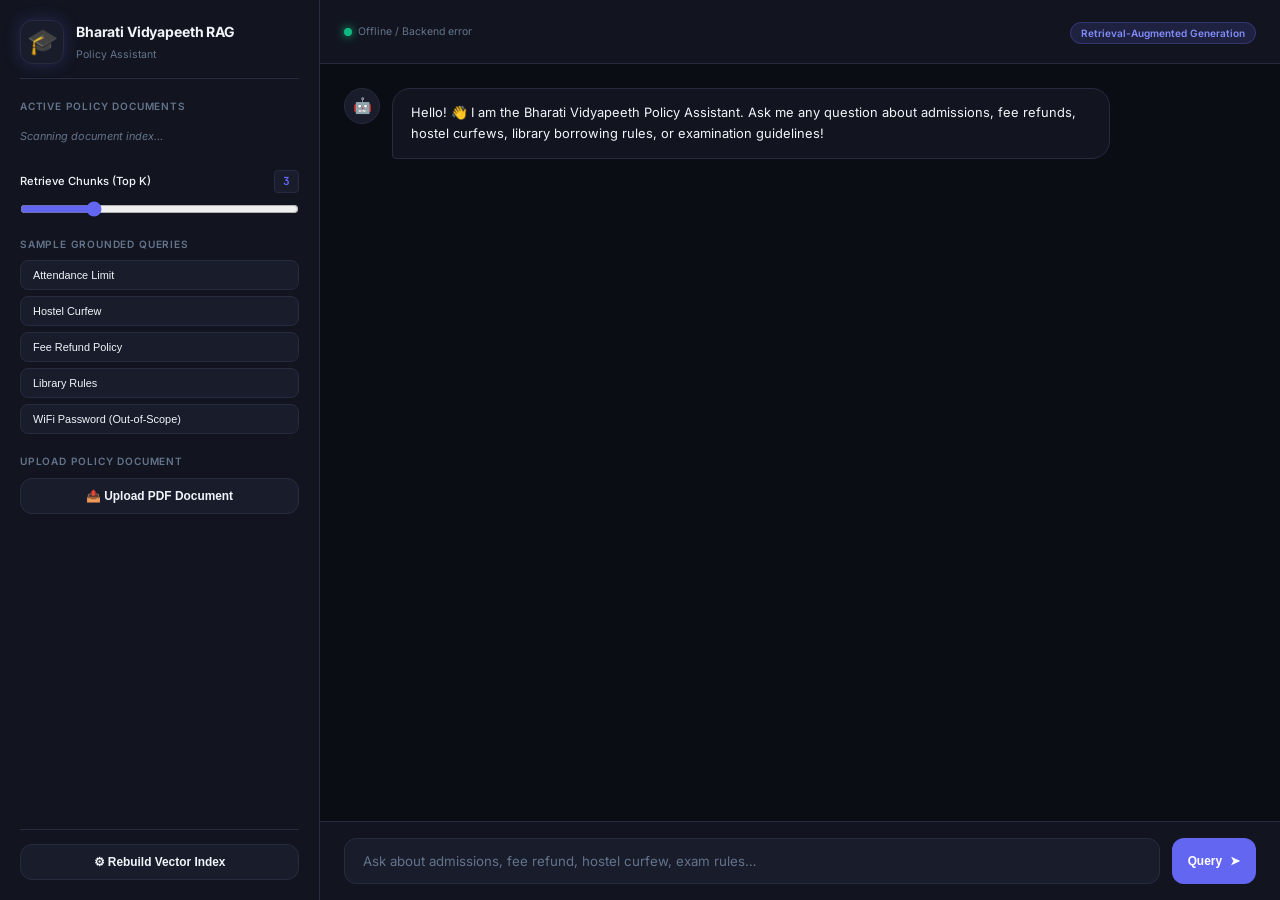
==== project-2-rag-pipeline/frontend/index.html @ 4e331e2b "Initial commit" ====
<!DOCTYPE html>
<html lang="en">
<head>
  <meta charset="UTF-8" />
  <meta name="viewport" content="width=device-width, initial-scale=1.0" />
  <meta name="description" content="Bharati Vidyapeeth RAG — Ask questions about college policies and get grounded answers with source citations." />
  <title>Bharati Vidyapeeth Policy RAG Assistant</title>
  <!-- Google Fonts: Inter & JetBrains Mono -->
  <link rel="preconnect" href="https://fonts.googleapis.com" />
  <link rel="preconnect" href="https://fonts.gstatic.com" crossorigin />
  <link href="https://fonts.googleapis.com/css2?family=Inter:wght@400;500;600;700&family=JetBrains+Mono:wght@400;500&display=swap" rel="stylesheet" />
  <link rel="stylesheet" href="style.css" />
</head>
<body>

  <div class="app-container">

    <!-- Sidebar -->
    <aside class="sidebar">
      <div class="brand">
        <div class="brand-icon">🎓</div>
        <div class="brand-text">
          <h2>Bharati Vidyapeeth RAG</h2>
          <span>Policy Assistant</span>
        </div>
      </div>

      <div class="sidebar-section">
        <label class="section-label">Active Policy Documents</label>
        <div id="sourcesList" class="sources-list">
          <div class="source-loading">Scanning document index…</div>
        </div>
      </div>

      <div class="sidebar-section">
        <div class="slider-row">
          <span class="control-title">Retrieve Chunks (Top K)</span>
          <span id="topKValue" class="control-value">3</span>
        </div>
        <input type="range" id="topKSlider" min="2" max="6" value="3" class="slider-input" />
      </div>

      <div class="sidebar-section">
        <label class="section-label">Sample Grounded Queries</label>
        <div class="suggestions-list">
          <button class="suggestion-chip" data-msg="What is the minimum attendance required for examinations?">Attendance Limit</button>
          <button class="suggestion-chip" data-msg="What are the curfew timings for the hostel?">Hostel Curfew</button>
          <button class="suggestion-chip" data-msg="What is the fee refund policy on admission cancellation?">Fee Refund Policy</button>
          <button class="suggestion-chip" data-msg="What are the library borrowing rules for students?">Library Rules</button>
          <button class="suggestion-chip" data-msg="What is the campus WiFi password?">WiFi Password (Out-of-Scope)</button>
        </div>
      </div>

      <div class="sidebar-section">
        <label class="section-label">Upload Policy Document</label>
        <input type="file" id="docUploadInput" accept=".pdf" style="display: none;" />
        <button id="btnUploadTrigger" class="btn btn-secondary">
          <span>📤 Upload PDF Document</span>
        </button>
      </div>

      <div class="sidebar-footer">
        <button id="btn-ingest" class="btn btn-secondary">
          <span>⚙ Rebuild Vector Index</span>
        </button>
      </div>
    </aside>

    <!-- Main Viewport -->
    <main class="chat-viewport">
      <header class="chat-header">
        <div class="status-badge">
          <span class="status-dot"></span>
          <span id="healthCount">Syncing vector store…</span>
        </div>
        <div class="header-actions">
          <span class="badge">Retrieval-Augmented Generation</span>
        </div>
      </header>

      <div class="chat-body">
        <!-- Message Stream -->
        <section class="messages-container" id="chat-window" aria-live="polite" aria-label="Conversation">
          <!-- Welcome Card -->
          <div class="welcome-card" id="welcomeCard">
            <div class="welcome-icon">💬</div>
            <p>Ask questions about admissions, fee refunds, examination rules, library borrowing, or hostel curfews.</p>
            <div class="capabilities-grid">
              <div class="cap-card">
                <h3>Local Vector Store</h3>
                <p>Stores document embeddings in persistent ChromaDB.</p>
              </div>
              <div class="cap-card">
                <h3>Strict Grounding</h3>
                <p>Answers are generated based ONLY on retrieved facts.</p>
              </div>
              <div class="cap-card">
                <h3>Source Citations</h3>
                <p>Highlights exact files and chunk indices used.</p>
              </div>
            </div>
          </div>
        </section>

        <!-- Right Drawer / Sources panel -->
        <aside class="sources-panel" id="sources-panel" hidden>
          <h2>📎 Retrieved Chunks</h2>
          <ul id="sources-list"></ul>
        </aside>
      </div>

      <!-- Typing Indicator -->
      <div class="typing-indicator hidden" id="typingIndicator">
        <div class="dots">
          <span></span><span></span><span></span>
        </div>
        <span class="typing-text">Embedding query & retrieving policies…</span>
      </div>

      <!-- Input Area -->
      <footer class="chat-input-area">
        <form id="query-form" autocomplete="off">
          <input
            id="query-input"
            type="text"
            placeholder="Ask about admissions, fee refund, hostel curfew, exam rules…"
            aria-label="Your question"
            required
          />
          <button type="submit" id="btn-send" class="btn btn-primary" aria-label="Send question">
            <span>Query</span>
            <span class="send-icon">➤</span>
          </button>
        </form>
      </footer>

    </main>

    <!-- Toast notifications -->
    <div id="toast" class="toast" role="alert" aria-live="assertive" hidden></div>

  </div>

  <script src="app.js"></script>
</body>
</html>
---- project-2-rag-pipeline/frontend/style.css ----
/* ─── Reset & Design Tokens ─────────────────────────────────────────────────── */
*, *::before, *::after { box-sizing: border-box; margin: 0; padding: 0; }

:root {
  --bg:           #0b0d14;
  --surface-main: #121520;
  --surface-card: #181c2b;
  --surface-hover:#202538;
  --border:       #262b40;
  --border-light: #2e344e;
  
  --accent:       #6366f1;
  --accent-hover: #4f46e5;
  --accent-glow:  rgba(99, 102, 241, 0.25);
  
  --text-main:    #f1f5f9;
  --text-muted:   #818cf8;
  --text-dim:     #64748b;
  
  --success:      #10b981;
  --danger:       #ef4444;
  --warning:      #f59e0b;
  
  --radius-sm:    8px;
  --radius-md:    12px;
  --radius-lg:    18px;
  --font-sans:    'Inter', system-ui, -apple-system, sans-serif;
  --font-mono:    'JetBrains Mono', monospace;
}

html, body {
  height: 100%;
  background: var(--bg);
  color: var(--text-main);
  font-family: var(--font-sans);
  font-size: 14px;
  line-height: 1.5;
  overflow: hidden;
}

/* ─── App Container Layout ───────────────────────────────────────────────────── */
.app-container {
  display: flex;
  height: 100vh;
  width: 100vw;
  overflow: hidden;
}

/* ─── Sidebar ────────────────────────────────────────────────────────────────── */
.sidebar {
  width: 320px;
  flex-shrink: 0;
  background: var(--surface-main);
  border-right: 1px solid var(--border);
  display: flex;
  flex-direction: column;
  padding: 20px;
  gap: 20px;
  overflow-y: auto;
}

.brand {
  display: flex;
  align-items: center;
  gap: 12px;
  padding-bottom: 14px;
  border-bottom: 1px solid var(--border);
}

.brand-icon {
  font-size: 1.8rem;
  background: var(--surface-card);
  border: 1px solid var(--border);
  width: 44px;
  height: 44px;
  border-radius: var(--radius-md);
  display: grid;
  place-items: center;
  box-shadow: 0 0 16px var(--accent-glow);
}

.brand-text h2 {
  font-size: 1rem;
  font-weight: 700;
  letter-spacing: -0.01em;
  color: var(--text-main);
}

.brand-text span {
  font-size: 0.75rem;
  color: var(--text-dim);
}

.sidebar-section {
  display: flex;
  flex-direction: column;
  gap: 8px;
}

.section-label {
  font-size: 0.72rem;
  font-weight: 600;
  text-transform: uppercase;
  letter-spacing: 0.08em;
  color: var(--text-dim);
}

/* Sources List in Sidebar */
.sources-list {
  display: flex;
  flex-direction: column;
  gap: 6px;
}

.source-item {
  display: flex;
  align-items: center;
  justify-content: space-between;
  background: var(--surface-card);
  border: 1px solid var(--border);
  border-radius: var(--radius-sm);
  padding: 8px 12px;
  font-size: 0.8rem;
  color: var(--text-main);
}

.source-item .doc-icon { margin-right: 6px; }

.source-item .doc-badge {
  font-size: 0.68rem;
  font-family: var(--font-mono);
  background: rgba(99, 102, 241, 0.15);
  color: var(--text-muted);
  padding: 2px 6px;
  border-radius: 4px;
  border: 1px solid rgba(99, 102, 241, 0.3);
}

.source-loading {
  font-size: 0.78rem;
  color: var(--text-dim);
  font-style: italic;
  padding: 6px 0;
}

/* Slider */
.slider-row {
  display: flex;
  justify-content: space-between;
  align-items: center;
  font-size: 0.8rem;
}

.control-title { color: var(--text-main); font-weight: 500; }
.control-value {
  font-family: var(--font-mono);
  font-weight: 700;
  color: var(--accent);
  background: var(--surface-card);
  padding: 2px 8px;
  border-radius: 4px;
  border: 1px solid var(--border);
}

.slider-input {
  width: 100%;
  accent-color: var(--accent);
  cursor: pointer;
}

/* Suggestion Chips */
.suggestions-list {
  display: flex;
  flex-direction: column;
  gap: 6px;
}

.suggestion-chip {
  text-align: left;
  background: var(--surface-card);
  border: 1px solid var(--border);
  color: var(--text-main);
  padding: 8px 12px;
  border-radius: var(--radius-sm);
  font-size: 0.78rem;
  cursor: pointer;
  transition: all 0.2s;
}

.suggestion-chip:hover {
  background: var(--surface-hover);
  border-color: var(--accent);
  color: var(--accent);
  transform: translateX(3px);
}

.sidebar-footer {
  margin-top: auto;
  padding-top: 14px;
  border-top: 1px solid var(--border);
}

/* Buttons */
.btn {
  display: inline-flex;
  align-items: center;
  justify-content: center;
  gap: 8px;
  padding: 10px 16px;
  border-radius: var(--radius-md);
  font-size: 0.85rem;
  font-weight: 600;
  cursor: pointer;
  transition: all 0.2s;
  width: 100%;
  border: none;
}

.btn-secondary {
  background: var(--surface-card);
  border: 1px solid var(--border);
  color: var(--text-main);
}
.btn-secondary:hover {
  background: var(--surface-hover);
  border-color: var(--accent);
  color: var(--accent);
}

.btn-primary {
  background: var(--accent);
  color: #fff;
  width: auto;
}
.btn-primary:hover {
  background: var(--accent-hover);
  box-shadow: 0 0 16px var(--accent-glow);
}

/* ─── Main Viewport ──────────────────────────────────────────────────────────── */
.chat-viewport {
  flex: 1;
  display: flex;
  flex-direction: column;
  background: var(--bg);
  overflow: hidden;
}

/* Chat Header */
.chat-header {
  height: 64px;
  padding: 0 24px;
  background: var(--surface-main);
  border-bottom: 1px solid var(--border);
  display: flex;
  align-items: center;
  justify-content: space-between;
  flex-shrink: 0;
}

.header-info h1 {
  font-size: 1.05rem;
  font-weight: 700;
}

.status-badge {
  display: flex;
  align-items: center;
  gap: 6px;
  font-size: 0.75rem;
  color: var(--text-dim);
}

.status-dot {
  width: 8px;
  height: 8px;
  border-radius: 50%;
  background: var(--success);
  box-shadow: 0 0 8px var(--success);
}

.header-actions .badge {
  font-size: 0.72rem;
  font-weight: 600;
  background: rgba(99, 102, 241, 0.15);
  color: var(--text-muted);
  padding: 4px 10px;
  border-radius: 20px;
  border: 1px solid rgba(99, 102, 241, 0.3);
}

/* Chat Body (Messages + Right Drawer) */
.chat-body {
  flex: 1;
  display: flex;
  overflow: hidden;
}

.messages-container {
  flex: 1;
  overflow-y: auto;
  padding: 24px;
  display: flex;
  flex-direction: column;
  gap: 16px;
  scroll-behavior: smooth;
}

/* Welcome Card */
.welcome-card {
  max-width: 680px;
  margin: 40px auto;
  text-align: center;
  background: var(--surface-main);
  border: 1px solid var(--border);
  border-radius: var(--radius-lg);
  padding: 32px 24px;
}

.welcome-icon { font-size: 3rem; margin-bottom: 12px; }
.welcome-card h2 { font-size: 1.3rem; margin-bottom: 8px; }
.welcome-card p { color: var(--text-dim); font-size: 0.88rem; margin-bottom: 24px; }

.capabilities-grid {
  display: grid;
  grid-template-columns: repeat(3, 1fr);
  gap: 12px;
}

.cap-card {
  background: var(--surface-card);
  border: 1px solid var(--border);
  padding: 14px;
  border-radius: var(--radius-md);
  text-align: left;
}
.cap-card h3 { font-size: 0.82rem; color: var(--accent); margin-bottom: 4px; }
.cap-card p { font-size: 0.75rem; color: var(--text-dim); margin-bottom: 0; }

/* Messages Stream */
.msg {
  display: flex;
  gap: 12px;
  max-width: 84%;
  animation: fadeSlide 0.2s ease-out;
}
@keyframes fadeSlide {
  from { opacity: 0; transform: translateY(6px); }
  to   { opacity: 1; transform: translateY(0); }
}

.msg.user { align-self: flex-end; flex-direction: row-reverse; }
.msg.bot  { align-self: flex-start; }

.avatar {
  width: 36px;
  height: 36px;
  border-radius: 50%;
  display: grid;
  place-items: center;
  font-size: 1.1rem;
  flex-shrink: 0;
  background: var(--surface-card);
  border: 1px solid var(--border);
}
.msg.user .avatar { background: var(--accent); border-color: var(--accent); }

.bubble {
  padding: 14px 18px;
  border-radius: var(--radius-lg);
  border: 1px solid var(--border);
  line-height: 1.6;
  font-size: 0.92rem;
  word-break: break-word;
}
.msg.user .bubble {
  background: var(--accent);
  color: #fff;
  border-color: var(--accent);
  border-bottom-right-radius: 4px;
}
.msg.bot .bubble {
  background: var(--surface-main);
  border-bottom-left-radius: 4px;
}
.msg.declined .bubble { border-color: var(--danger); }

/* Citation Badges */
.citations-badges {
  margin-top: 12px;
  padding-top: 10px;
  border-top: 1px solid var(--border);
  display: flex;
  flex-wrap: wrap;
  gap: 6px;
}

.citation-badge {
  display: inline-flex;
  align-items: center;
  gap: 4px;
  background: var(--surface-card);
  border: 1px solid var(--border);
  color: var(--text-muted);
  font-size: 0.74rem;
  padding: 4px 10px;
  border-radius: 6px;
}
.citation-badge strong { color: var(--accent); font-weight: 600; }

/* Right Sources Drawer Panel */
.sources-panel {
  width: 320px;
  flex-shrink: 0;
  border-left: 1px solid var(--border);
  background: var(--surface-main);
  padding: 20px 16px;
  overflow-y: auto;
  display: flex;
  flex-direction: column;
  gap: 12px;
}
.sources-panel h2 {
  font-size: 0.85rem;
  font-weight: 600;
  color: var(--text-dim);
  text-transform: uppercase;
  letter-spacing: 0.06em;
}
.sources-panel[hidden] { display: none; }

#sources-list {
  list-style: none;
  display: flex;
  flex-direction: column;
  gap: 10px;
}

.source-card {
  background: var(--surface-card);
  border: 1px solid var(--border);
  border-radius: var(--radius-md);
  padding: 12px;
  font-size: 0.78rem;
  transition: border-color 0.2s;
}
.source-card:hover { border-color: var(--accent); }
.source-name { font-weight: 600; color: var(--accent); margin-bottom: 2px; }
.source-score { color: var(--text-dim); font-size: 0.72rem; margin-bottom: 6px; }
.source-excerpt { color: var(--text-main); opacity: 0.85; display: -webkit-box; -webkit-line-clamp: 4; -webkit-box-orient: vertical; overflow: hidden; }

/* Typing Indicator */
.typing-indicator {
  padding: 10px 24px;
  display: flex;
  align-items: center;
  gap: 10px;
  font-size: 0.8rem;
  color: var(--text-dim);
}
.typing-indicator.hidden { display: none; }

.dots { display: flex; gap: 4px; }
.dots span {
  width: 6px; height: 6px;
  border-radius: 50%;
  background: var(--accent);
  animation: pulse 1.2s infinite ease-in-out;
}
.dots span:nth-child(2) { animation-delay: 0.2s; }
.dots span:nth-child(3) { animation-delay: 0.4s; }
@keyframes pulse { 0%,80%,100% { opacity: 0.3; transform: scale(0.8); } 40% { opacity: 1; transform: scale(1.2); } }

/* Chat Input Bar */
.chat-input-area {
  padding: 16px 24px;
  background: var(--surface-main);
  border-top: 1px solid var(--border);
}

#query-form {
  display: flex;
  gap: 12px;
}

#query-input {
  flex: 1;
  background: var(--surface-card);
  border: 1px solid var(--border);
  color: var(--text-main);
  font-family: var(--font-sans);
  font-size: 0.95rem;
  padding: 14px 18px;
  border-radius: var(--radius-md);
  outline: none;
  transition: border-color 0.2s, box-shadow 0.2s;
}
#query-input::placeholder { color: var(--text-dim); }
#query-input:focus {
  border-color: var(--accent);
  box-shadow: 0 0 0 3px var(--accent-glow);
}

/* Toast */
.toast {
  position: fixed;
  bottom: 80px;
  left: 50%;
  transform: translateX(-50%);
  background: var(--surface-card);
  border: 1px solid var(--border);
  color: var(--text-main);
  padding: 10px 20px;
  border-radius: var(--radius-md);
  font-size: 0.85rem;
  box-shadow: 0 8px 32px rgba(0,0,0,0.5);
  z-index: 100;
}
.toast.success { border-color: var(--success); color: var(--success); }
.toast.error   { border-color: var(--danger);  color: var(--danger); }
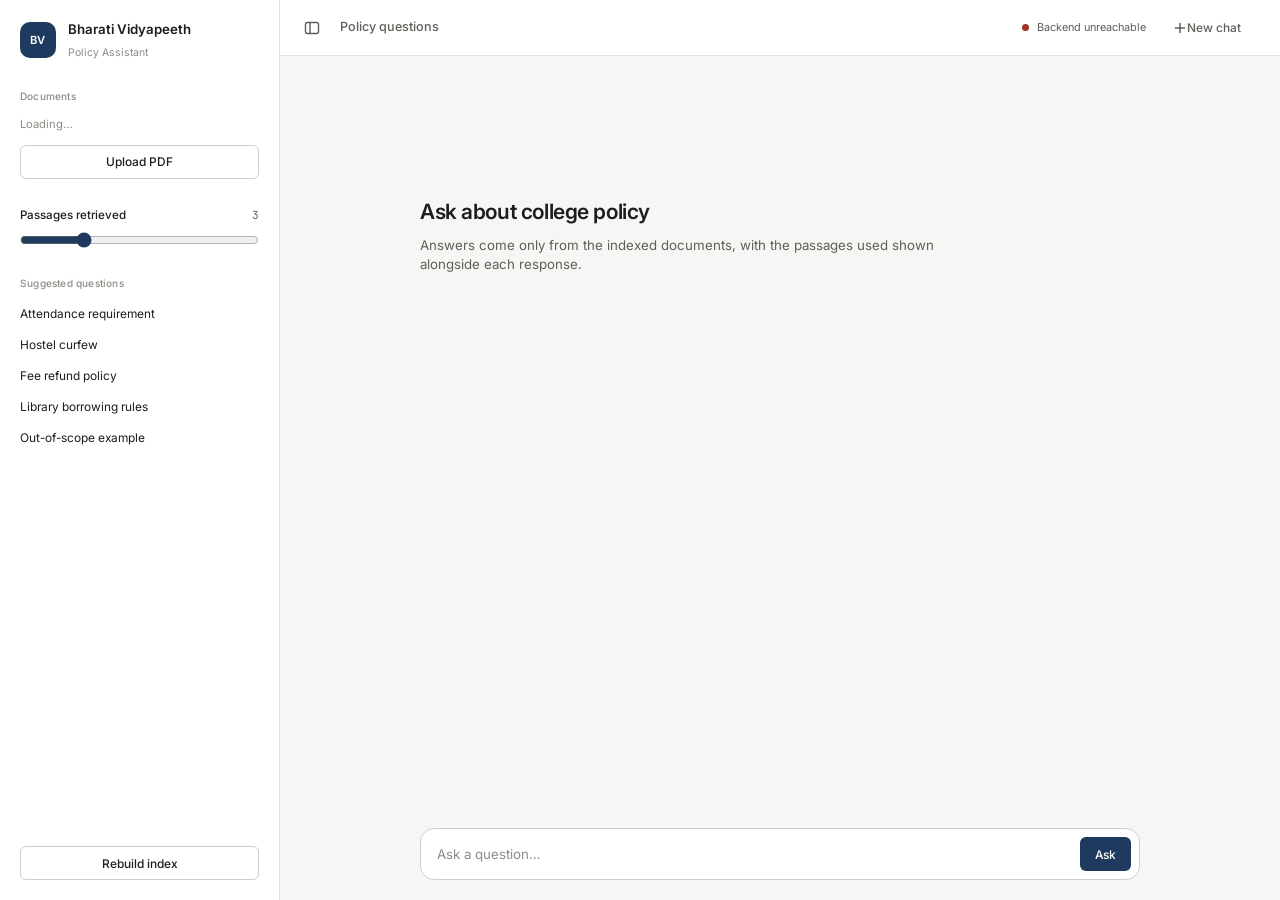
==== commit 773e8bef: "Update Project 2 frontend" ====
--- a/project-2-rag-pipeline/frontend/index.html
+++ b/project-2-rag-pipeline/frontend/index.html
@@ -3,144 +3,129 @@
 <head>
   <meta charset="UTF-8" />
   <meta name="viewport" content="width=device-width, initial-scale=1.0" />
-  <meta name="description" content="Bharati Vidyapeeth RAG — Ask questions about college policies and get grounded answers with source citations." />
-  <title>Bharati Vidyapeeth Policy RAG Assistant</title>
-  <!-- Google Fonts: Inter & JetBrains Mono -->
+  <meta name="description" content="Ask questions about Bharati Vidyapeeth policies and get answers grounded in the source documents." />
+  <title>Bharati Vidyapeeth Policy Assistant</title>
   <link rel="preconnect" href="https://fonts.googleapis.com" />
   <link rel="preconnect" href="https://fonts.gstatic.com" crossorigin />
-  <link href="https://fonts.googleapis.com/css2?family=Inter:wght@400;500;600;700&family=JetBrains+Mono:wght@400;500&display=swap" rel="stylesheet" />
-  <link rel="stylesheet" href="style.css" />
+  <link href="https://fonts.googleapis.com/css2?family=Inter:wght@400;500;600&family=JetBrains+Mono:wght@400;500&display=swap" rel="stylesheet" />
+  <link rel="stylesheet" href="style.css?v=4" />
 </head>
 <body>
 
   <div class="app-container">
 
-    <!-- Sidebar -->
-    <aside class="sidebar">
+    <aside class="sidebar" id="sidebar">
       <div class="brand">
-        <div class="brand-icon">🎓</div>
+        <div class="brand-mark">BV</div>
         <div class="brand-text">
-          <h2>Bharati Vidyapeeth RAG</h2>
+          <h2>Bharati Vidyapeeth</h2>
           <span>Policy Assistant</span>
         </div>
       </div>
 
       <div class="sidebar-section">
-        <label class="section-label">Active Policy Documents</label>
+        <span class="section-label">Documents</span>
         <div id="sourcesList" class="sources-list">
-          <div class="source-loading">Scanning document index…</div>
+          <div class="source-loading">Loading…</div>
         </div>
+        <input type="file" id="docUploadInput" accept=".pdf" hidden />
+        <button id="btnUploadTrigger" class="btn btn-secondary">Upload PDF</button>
       </div>
 
       <div class="sidebar-section">
         <div class="slider-row">
-          <span class="control-title">Retrieve Chunks (Top K)</span>
+          <label class="control-title" for="topKSlider">Passages retrieved</label>
           <span id="topKValue" class="control-value">3</span>
         </div>
         <input type="range" id="topKSlider" min="2" max="6" value="3" class="slider-input" />
       </div>
 
       <div class="sidebar-section">
-        <label class="section-label">Sample Grounded Queries</label>
+        <span class="section-label">Suggested questions</span>
         <div class="suggestions-list">
-          <button class="suggestion-chip" data-msg="What is the minimum attendance required for examinations?">Attendance Limit</button>
-          <button class="suggestion-chip" data-msg="What are the curfew timings for the hostel?">Hostel Curfew</button>
-          <button class="suggestion-chip" data-msg="What is the fee refund policy on admission cancellation?">Fee Refund Policy</button>
-          <button class="suggestion-chip" data-msg="What are the library borrowing rules for students?">Library Rules</button>
-          <button class="suggestion-chip" data-msg="What is the campus WiFi password?">WiFi Password (Out-of-Scope)</button>
+          <button class="suggestion-chip" data-msg="What is the minimum attendance required for examinations?">Attendance requirement</button>
+          <button class="suggestion-chip" data-msg="What are the curfew timings for the hostel?">Hostel curfew</button>
+          <button class="suggestion-chip" data-msg="What is the fee refund policy on admission cancellation?">Fee refund policy</button>
+          <button class="suggestion-chip" data-msg="What are the library borrowing rules for students?">Library borrowing rules</button>
+          <button class="suggestion-chip" data-msg="What is the campus WiFi password?">Out-of-scope example</button>
         </div>
       </div>
 
-      <div class="sidebar-section">
-        <label class="section-label">Upload Policy Document</label>
-        <input type="file" id="docUploadInput" accept=".pdf" style="display: none;" />
-        <button id="btnUploadTrigger" class="btn btn-secondary">
-          <span>📤 Upload PDF Document</span>
-        </button>
-      </div>
-
       <div class="sidebar-footer">
-        <button id="btn-ingest" class="btn btn-secondary">
-          <span>⚙ Rebuild Vector Index</span>
-        </button>
+        <button id="btn-ingest" class="btn btn-secondary">Rebuild index</button>
       </div>
     </aside>
 
-    <!-- Main Viewport -->
     <main class="chat-viewport">
       <header class="chat-header">
+        <button class="icon-btn" id="sidebarToggleBtn" aria-label="Toggle sidebar" title="Toggle sidebar">
+          <svg width="18" height="18" viewBox="0 0 18 18" fill="none" aria-hidden="true">
+            <rect x="2.5" y="3.5" width="13" height="11" rx="2" stroke="currentColor" stroke-width="1.4"/>
+            <path d="M7 3.5v11" stroke="currentColor" stroke-width="1.4"/>
+          </svg>
+        </button>
+        <h1 class="chat-title">Policy questions</h1>
         <div class="status-badge">
-          <span class="status-dot"></span>
-          <span id="healthCount">Syncing vector store…</span>
+          <span class="status-dot" id="statusDot"></span>
+          <span id="healthCount">Connecting…</span>
         </div>
-        <div class="header-actions">
-          <span class="badge">Retrieval-Augmented Generation</span>
-        </div>
+        <button class="btn btn-ghost" id="newChatBtn" title="Start a new chat">
+          <svg width="14" height="14" viewBox="0 0 14 14" fill="none" aria-hidden="true">
+            <path d="M7 2.5v9M2.5 7h9" stroke="currentColor" stroke-width="1.5" stroke-linecap="round"/>
+          </svg>
+          New chat
+        </button>
       </header>
 
       <div class="chat-body">
-        <!-- Message Stream -->
         <section class="messages-container" id="chat-window" aria-live="polite" aria-label="Conversation">
-          <!-- Welcome Card -->
           <div class="welcome-card" id="welcomeCard">
-            <div class="welcome-icon">💬</div>
-            <p>Ask questions about admissions, fee refunds, examination rules, library borrowing, or hostel curfews.</p>
-            <div class="capabilities-grid">
-              <div class="cap-card">
-                <h3>Local Vector Store</h3>
-                <p>Stores document embeddings in persistent ChromaDB.</p>
-              </div>
-              <div class="cap-card">
-                <h3>Strict Grounding</h3>
-                <p>Answers are generated based ONLY on retrieved facts.</p>
-              </div>
-              <div class="cap-card">
-                <h3>Source Citations</h3>
-                <p>Highlights exact files and chunk indices used.</p>
-              </div>
-            </div>
+            <h2>Ask about college policy</h2>
+            <p>Answers come only from the indexed documents, with the passages used shown alongside each response.</p>
           </div>
         </section>
 
-        <!-- Right Drawer / Sources panel -->
         <aside class="sources-panel" id="sources-panel" hidden>
-          <h2>📎 Retrieved Chunks</h2>
+          <h2>Retrieved passages</h2>
           <ul id="sources-list"></ul>
         </aside>
       </div>
 
-      <!-- Typing Indicator -->
       <div class="typing-indicator hidden" id="typingIndicator">
-        <div class="dots">
-          <span></span><span></span><span></span>
-        </div>
-        <span class="typing-text">Embedding query & retrieving policies…</span>
+        <div class="dots"><span></span><span></span><span></span></div>
+        <span>Searching documents…</span>
       </div>
 
-      <!-- Input Area -->
       <footer class="chat-input-area">
         <form id="query-form" autocomplete="off">
           <input
             id="query-input"
             type="text"
-            placeholder="Ask about admissions, fee refund, hostel curfew, exam rules…"
+            placeholder="Ask a question…"
             aria-label="Your question"
             required
           />
-          <button type="submit" id="btn-send" class="btn btn-primary" aria-label="Send question">
-            <span>Query</span>
-            <span class="send-icon">➤</span>
-          </button>
+          <button type="submit" id="btn-send" class="btn btn-primary" aria-label="Send question">Ask</button>
         </form>
       </footer>
 
     </main>
 
-    <!-- Toast notifications -->
     <div id="toast" class="toast" role="alert" aria-live="assertive" hidden></div>
 
   </div>
 
-  <script src="app.js"></script>
+  <div class="modal-backdrop" id="confirmModal" hidden>
+    <div class="modal" role="dialog" aria-modal="true" aria-labelledby="confirmTitle">
+      <h2 id="confirmTitle">Start a new chat?</h2>
+      <p>Your current conversation will be cleared and can't be recovered.</p>
+      <div class="modal-actions">
+        <button type="button" class="btn btn-ghost" id="confirmCancel">Cancel</button>
+        <button type="button" class="btn btn-primary" id="confirmOk">Start new chat</button>
+      </div>
+    </div>
+  </div>
+
+  <script src="app.js?v=4"></script>
 </body>
 </html>
--- a/project-2-rag-pipeline/frontend/style.css
+++ b/project-2-rag-pipeline/frontend/style.css
@@ -1,520 +1,300 @@
-/* ─── Reset & Design Tokens ─────────────────────────────────────────────────── */
+/* ─── Tokens ─────────────────────────────────────────────────────────────── */
 *, *::before, *::after { box-sizing: border-box; margin: 0; padding: 0; }
 
 :root {
-  --bg:           #0b0d14;
-  --surface-main: #121520;
-  --surface-card: #181c2b;
-  --surface-hover:#202538;
-  --border:       #262b40;
-  --border-light: #2e344e;
-  
-  --accent:       #6366f1;
-  --accent-hover: #4f46e5;
-  --accent-glow:  rgba(99, 102, 241, 0.25);
-  
-  --text-main:    #f1f5f9;
-  --text-muted:   #818cf8;
-  --text-dim:     #64748b;
-  
-  --success:      #10b981;
-  --danger:       #ef4444;
-  --warning:      #f59e0b;
-  
-  --radius-sm:    8px;
-  --radius-md:    12px;
-  --radius-lg:    18px;
-  --font-sans:    'Inter', system-ui, -apple-system, sans-serif;
-  --font-mono:    'JetBrains Mono', monospace;
+  --bg:          #f6f6f4;
+  --surface:     #ffffff;
+  --surface-alt: #efeeeb;
+  --border:      #e2e1dd;
+  --border-strong: #cfcdc8;
+
+  --text:        #1d1d1b;
+  --text-muted:  #5f5e59;
+  --text-faint:  #8c8b85;
+
+  --accent:      #1f3a5f;
+  --accent-hover:#162b47;
+  --accent-soft: #e8edf3;
+
+  --success:     #2f7d4f;
+  --danger:      #a3322b;
+
+  --radius-sm:   6px;
+  --radius-md:   10px;
+  --radius-lg:   14px;
+  --font-sans:   'Inter', system-ui, -apple-system, sans-serif;
+  --font-mono:   'JetBrains Mono', ui-monospace, monospace;
 }
 
 html, body {
   height: 100%;
   background: var(--bg);
-  color: var(--text-main);
+  color: var(--text);
   font-family: var(--font-sans);
   font-size: 14px;
   line-height: 1.5;
   overflow: hidden;
-}
-
-/* ─── App Container Layout ───────────────────────────────────────────────────── */
-.app-container {
-  display: flex;
-  height: 100vh;
-  width: 100vw;
-  overflow: hidden;
-}
-
-/* ─── Sidebar ────────────────────────────────────────────────────────────────── */
+  -webkit-font-smoothing: antialiased;
+}
+
+button { font-family: inherit; }
+[hidden] { display: none !important; }
+:focus-visible { outline: 2px solid var(--accent); outline-offset: 2px; }
+
+.app-container { display: flex; height: 100vh; width: 100vw; overflow: hidden; }
+
+/* ─── Sidebar ────────────────────────────────────────────────────────────── */
 .sidebar {
-  width: 320px;
+  width: 280px;
   flex-shrink: 0;
-  background: var(--surface-main);
+  background: var(--surface);
   border-right: 1px solid var(--border);
   display: flex;
   flex-direction: column;
+  gap: 28px;
   padding: 20px;
-  gap: 20px;
   overflow-y: auto;
 }
 
-.brand {
-  display: flex;
-  align-items: center;
-  gap: 12px;
-  padding-bottom: 14px;
-  border-bottom: 1px solid var(--border);
-}
-
-.brand-icon {
-  font-size: 1.8rem;
-  background: var(--surface-card);
-  border: 1px solid var(--border);
-  width: 44px;
-  height: 44px;
+.sidebar.collapsed { display: none; }
+
+.brand { display: flex; align-items: center; gap: 12px; }
+.brand-mark {
+  width: 36px; height: 36px;
   border-radius: var(--radius-md);
-  display: grid;
-  place-items: center;
-  box-shadow: 0 0 16px var(--accent-glow);
-}
-
-.brand-text h2 {
-  font-size: 1rem;
-  font-weight: 700;
-  letter-spacing: -0.01em;
-  color: var(--text-main);
-}
-
-.brand-text span {
-  font-size: 0.75rem;
-  color: var(--text-dim);
-}
-
-.sidebar-section {
-  display: flex;
-  flex-direction: column;
-  gap: 8px;
-}
-
-.section-label {
-  font-size: 0.72rem;
-  font-weight: 600;
-  text-transform: uppercase;
-  letter-spacing: 0.08em;
-  color: var(--text-dim);
-}
-
-/* Sources List in Sidebar */
-.sources-list {
-  display: flex;
-  flex-direction: column;
-  gap: 6px;
-}
-
-.source-item {
-  display: flex;
-  align-items: center;
-  justify-content: space-between;
-  background: var(--surface-card);
-  border: 1px solid var(--border);
-  border-radius: var(--radius-sm);
-  padding: 8px 12px;
-  font-size: 0.8rem;
-  color: var(--text-main);
-}
-
-.source-item .doc-icon { margin-right: 6px; }
-
-.source-item .doc-badge {
-  font-size: 0.68rem;
-  font-family: var(--font-mono);
-  background: rgba(99, 102, 241, 0.15);
-  color: var(--text-muted);
-  padding: 2px 6px;
-  border-radius: 4px;
-  border: 1px solid rgba(99, 102, 241, 0.3);
-}
-
-.source-loading {
-  font-size: 0.78rem;
-  color: var(--text-dim);
-  font-style: italic;
-  padding: 6px 0;
-}
-
-/* Slider */
-.slider-row {
-  display: flex;
-  justify-content: space-between;
-  align-items: center;
-  font-size: 0.8rem;
-}
-
-.control-title { color: var(--text-main); font-weight: 500; }
-.control-value {
-  font-family: var(--font-mono);
-  font-weight: 700;
-  color: var(--accent);
-  background: var(--surface-card);
-  padding: 2px 8px;
-  border-radius: 4px;
-  border: 1px solid var(--border);
-}
-
-.slider-input {
-  width: 100%;
-  accent-color: var(--accent);
-  cursor: pointer;
-}
-
-/* Suggestion Chips */
-.suggestions-list {
-  display: flex;
-  flex-direction: column;
-  gap: 6px;
-}
-
-.suggestion-chip {
-  text-align: left;
-  background: var(--surface-card);
-  border: 1px solid var(--border);
-  color: var(--text-main);
-  padding: 8px 12px;
-  border-radius: var(--radius-sm);
-  font-size: 0.78rem;
-  cursor: pointer;
-  transition: all 0.2s;
-}
-
-.suggestion-chip:hover {
-  background: var(--surface-hover);
-  border-color: var(--accent);
-  color: var(--accent);
-  transform: translateX(3px);
-}
-
-.sidebar-footer {
-  margin-top: auto;
-  padding-top: 14px;
-  border-top: 1px solid var(--border);
-}
-
-/* Buttons */
-.btn {
-  display: inline-flex;
-  align-items: center;
-  justify-content: center;
-  gap: 8px;
-  padding: 10px 16px;
-  border-radius: var(--radius-md);
-  font-size: 0.85rem;
-  font-weight: 600;
-  cursor: pointer;
-  transition: all 0.2s;
-  width: 100%;
-  border: none;
-}
-
-.btn-secondary {
-  background: var(--surface-card);
-  border: 1px solid var(--border);
-  color: var(--text-main);
-}
-.btn-secondary:hover {
-  background: var(--surface-hover);
-  border-color: var(--accent);
-  color: var(--accent);
-}
-
-.btn-primary {
   background: var(--accent);
   color: #fff;
-  width: auto;
-}
-.btn-primary:hover {
-  background: var(--accent-hover);
-  box-shadow: 0 0 16px var(--accent-glow);
-}
-
-/* ─── Main Viewport ──────────────────────────────────────────────────────────── */
-.chat-viewport {
-  flex: 1;
-  display: flex;
-  flex-direction: column;
-  background: var(--bg);
-  overflow: hidden;
-}
-
-/* Chat Header */
+  display: grid; place-items: center;
+  font-size: 0.8rem; font-weight: 600; letter-spacing: .02em;
+  flex-shrink: 0;
+}
+.brand-text h2 { font-size: 0.95rem; font-weight: 600; }
+.brand-text span { font-size: 0.75rem; color: var(--text-faint); }
+
+.sidebar-section { display: flex; flex-direction: column; gap: 8px; }
+.section-label { font-size: 0.72rem; font-weight: 500; color: var(--text-faint); letter-spacing: .02em; }
+
+/* Documents */
+.sources-list { display: flex; flex-direction: column; }
+.source-item {
+  display: flex; align-items: baseline; justify-content: space-between; gap: 12px;
+  padding: 7px 0;
+  border-bottom: 1px solid var(--border);
+  font-size: 0.83rem;
+}
+.source-item:last-child { border-bottom: none; }
+.doc-name { overflow: hidden; text-overflow: ellipsis; white-space: nowrap; min-width: 0; }
+.doc-badge { font-family: var(--font-mono); font-size: 0.72rem; color: var(--text-faint); flex-shrink: 0; }
+.source-loading { font-size: 0.8rem; color: var(--text-faint); padding: 4px 0; }
+
+/* Slider */
+.slider-row { display: flex; justify-content: space-between; align-items: center; font-size: 0.83rem; }
+.control-title { font-weight: 500; }
+.control-value { font-family: var(--font-mono); font-size: 0.8rem; color: var(--text-muted); }
+.slider-input { width: 100%; accent-color: var(--accent); cursor: pointer; }
+
+/* Suggestions */
+.suggestions-list { display: flex; flex-direction: column; gap: 2px; margin: 0 -8px; }
+.suggestion-chip {
+  background: none; border: none;
+  color: var(--text);
+  font-size: 0.85rem;
+  padding: 7px 8px;
+  border-radius: var(--radius-sm);
+  cursor: pointer; text-align: left;
+  transition: background .15s;
+}
+.suggestion-chip:hover { background: var(--surface-alt); }
+
+.sidebar-footer { margin-top: auto; }
+
+/* ─── Buttons ────────────────────────────────────────────────────────────── */
+.btn {
+  display: inline-flex; align-items: center; justify-content: center;
+  font-size: 0.85rem; font-weight: 500;
+  padding: 0 14px; height: 34px;
+  border-radius: var(--radius-sm);
+  border: 1px solid transparent;
+  cursor: pointer;
+  transition: background .15s, border-color .15s, opacity .15s;
+}
+.btn:disabled { opacity: .5; cursor: not-allowed; }
+.btn-primary { background: var(--accent); color: #fff; }
+.btn-primary:hover:not(:disabled) { background: var(--accent-hover); }
+.btn-ghost { background: none; color: var(--text-muted); }
+.btn-ghost:hover:not(:disabled) { background: var(--surface-alt); color: var(--text); }
+.btn-secondary { background: var(--surface); border-color: var(--border-strong); color: var(--text); width: 100%; }
+.btn-secondary:hover:not(:disabled) { background: var(--surface-alt); }
+
+/* ─── Main / Header ──────────────────────────────────────────────────────── */
+.chat-viewport { flex: 1; display: flex; flex-direction: column; min-width: 0; overflow: hidden; }
+
 .chat-header {
-  height: 64px;
-  padding: 0 24px;
-  background: var(--surface-main);
+  height: 56px;
+  padding: 0 24px 0 16px;
+  background: var(--surface);
   border-bottom: 1px solid var(--border);
-  display: flex;
-  align-items: center;
-  justify-content: space-between;
+  display: flex; align-items: center;
   flex-shrink: 0;
 }
-
-.header-info h1 {
-  font-size: 1.05rem;
-  font-weight: 700;
-}
-
-.status-badge {
-  display: flex;
-  align-items: center;
-  gap: 6px;
-  font-size: 0.75rem;
-  color: var(--text-dim);
-}
-
-.status-dot {
-  width: 8px;
-  height: 8px;
-  border-radius: 50%;
-  background: var(--success);
-  box-shadow: 0 0 8px var(--success);
-}
-
-.header-actions .badge {
-  font-size: 0.72rem;
-  font-weight: 600;
-  background: rgba(99, 102, 241, 0.15);
+.chat-title { font-size: 0.9rem; font-weight: 500; color: var(--text-muted); margin-right: auto; }
+
+.icon-btn {
+  width: 32px; height: 32px; margin-right: 12px;
+  display: grid; place-items: center;
+  background: none; border: none;
+  border-radius: var(--radius-sm);
   color: var(--text-muted);
-  padding: 4px 10px;
-  border-radius: 20px;
-  border: 1px solid rgba(99, 102, 241, 0.3);
-}
-
-/* Chat Body (Messages + Right Drawer) */
-.chat-body {
-  flex: 1;
-  display: flex;
-  overflow: hidden;
-}
-
+  cursor: pointer;
+  transition: background .15s, color .15s;
+}
+.icon-btn:hover { background: var(--surface-alt); color: var(--text); }
+
+.status-badge { margin-right: 12px; display: flex; align-items: center; gap: 8px; font-size: 0.78rem; color: var(--text-muted); }
+.status-dot { width: 7px; height: 7px; border-radius: 50%; background: var(--text-faint); }
+.status-dot.online  { background: var(--success); }
+.status-dot.offline { background: var(--danger); }
+
+.chat-body { flex: 1; display: flex; overflow: hidden; }
+
+/* ─── Messages ───────────────────────────────────────────────────────────── */
 .messages-container {
   flex: 1;
   overflow-y: auto;
-  padding: 24px;
+  padding: 32px 24px;
   display: flex;
   flex-direction: column;
-  gap: 16px;
+  gap: 24px;
   scroll-behavior: smooth;
 }
-
-/* Welcome Card */
-.welcome-card {
-  max-width: 680px;
-  margin: 40px auto;
-  text-align: center;
-  background: var(--surface-main);
+.messages-container > * { width: 100%; max-width: 720px; margin-left: auto; margin-right: auto; }
+.messages-container::-webkit-scrollbar { width: 8px; }
+.messages-container::-webkit-scrollbar-thumb { background: var(--border-strong); border-radius: 99px; border: 2px solid var(--bg); }
+
+.welcome-card { margin-top: 12vh; animation: fadeIn .3s ease-out both; }
+.welcome-card h2 { font-size: 1.5rem; font-weight: 600; letter-spacing: -0.02em; margin-bottom: 8px; }
+.welcome-card p { color: var(--text-muted); font-size: 0.95rem; max-width: 520px; }
+
+@keyframes fadeIn { from { opacity: 0; transform: translateY(4px); } to { opacity: 1; transform: none; } }
+
+.msg { display: flex; animation: fadeIn .2s ease-out; }
+.msg.user { justify-content: flex-end; }
+
+.bubble { font-size: 0.93rem; line-height: 1.65; word-break: break-word; white-space: pre-wrap; }
+.msg.user .bubble {
+  background: var(--accent-soft);
+  padding: 10px 16px;
+  border-radius: var(--radius-lg);
+  max-width: 80%;
+}
+.msg.bot .bubble { width: 100%; }
+.msg.declined .bubble { color: var(--text-muted); }
+.msg.error .bubble { color: var(--danger); }
+
+/* Citations under an answer */
+.citations-badges { margin-top: 12px; display: flex; flex-wrap: wrap; gap: 6px; white-space: normal; }
+.citation-badge {
+  font-size: 0.74rem;
+  color: var(--text-muted);
+  background: var(--surface);
   border: 1px solid var(--border);
-  border-radius: var(--radius-lg);
-  padding: 32px 24px;
-}
-
-.welcome-icon { font-size: 3rem; margin-bottom: 12px; }
-.welcome-card h2 { font-size: 1.3rem; margin-bottom: 8px; }
-.welcome-card p { color: var(--text-dim); font-size: 0.88rem; margin-bottom: 24px; }
-
-.capabilities-grid {
-  display: grid;
-  grid-template-columns: repeat(3, 1fr);
-  gap: 12px;
-}
-
-.cap-card {
-  background: var(--surface-card);
-  border: 1px solid var(--border);
-  padding: 14px;
-  border-radius: var(--radius-md);
-  text-align: left;
-}
-.cap-card h3 { font-size: 0.82rem; color: var(--accent); margin-bottom: 4px; }
-.cap-card p { font-size: 0.75rem; color: var(--text-dim); margin-bottom: 0; }
-
-/* Messages Stream */
-.msg {
-  display: flex;
-  gap: 12px;
-  max-width: 84%;
-  animation: fadeSlide 0.2s ease-out;
-}
-@keyframes fadeSlide {
-  from { opacity: 0; transform: translateY(6px); }
-  to   { opacity: 1; transform: translateY(0); }
-}
-
-.msg.user { align-self: flex-end; flex-direction: row-reverse; }
-.msg.bot  { align-self: flex-start; }
-
-.avatar {
-  width: 36px;
-  height: 36px;
-  border-radius: 50%;
-  display: grid;
-  place-items: center;
-  font-size: 1.1rem;
-  flex-shrink: 0;
-  background: var(--surface-card);
-  border: 1px solid var(--border);
-}
-.msg.user .avatar { background: var(--accent); border-color: var(--accent); }
-
-.bubble {
-  padding: 14px 18px;
-  border-radius: var(--radius-lg);
-  border: 1px solid var(--border);
-  line-height: 1.6;
-  font-size: 0.92rem;
-  word-break: break-word;
-}
-.msg.user .bubble {
-  background: var(--accent);
-  color: #fff;
-  border-color: var(--accent);
-  border-bottom-right-radius: 4px;
-}
-.msg.bot .bubble {
-  background: var(--surface-main);
-  border-bottom-left-radius: 4px;
-}
-.msg.declined .bubble { border-color: var(--danger); }
-
-/* Citation Badges */
-.citations-badges {
-  margin-top: 12px;
-  padding-top: 10px;
-  border-top: 1px solid var(--border);
-  display: flex;
-  flex-wrap: wrap;
-  gap: 6px;
-}
-
-.citation-badge {
-  display: inline-flex;
-  align-items: center;
-  gap: 4px;
-  background: var(--surface-card);
-  border: 1px solid var(--border);
-  color: var(--text-muted);
-  font-size: 0.74rem;
-  padding: 4px 10px;
-  border-radius: 6px;
-}
-.citation-badge strong { color: var(--accent); font-weight: 600; }
-
-/* Right Sources Drawer Panel */
+  padding: 3px 9px;
+  border-radius: 999px;
+}
+.citation-badge strong { font-weight: 500; color: var(--text); }
+
+/* ─── Retrieved passages panel ───────────────────────────────────────────── */
 .sources-panel {
   width: 320px;
   flex-shrink: 0;
   border-left: 1px solid var(--border);
-  background: var(--surface-main);
+  background: var(--surface);
   padding: 20px 16px;
   overflow-y: auto;
-  display: flex;
-  flex-direction: column;
-  gap: 12px;
-}
-.sources-panel h2 {
-  font-size: 0.85rem;
-  font-weight: 600;
-  color: var(--text-dim);
-  text-transform: uppercase;
-  letter-spacing: 0.06em;
-}
-.sources-panel[hidden] { display: none; }
-
-#sources-list {
-  list-style: none;
-  display: flex;
-  flex-direction: column;
-  gap: 10px;
-}
-
-.source-card {
-  background: var(--surface-card);
-  border: 1px solid var(--border);
-  border-radius: var(--radius-md);
-  padding: 12px;
-  font-size: 0.78rem;
-  transition: border-color 0.2s;
-}
-.source-card:hover { border-color: var(--accent); }
-.source-name { font-weight: 600; color: var(--accent); margin-bottom: 2px; }
-.source-score { color: var(--text-dim); font-size: 0.72rem; margin-bottom: 6px; }
-.source-excerpt { color: var(--text-main); opacity: 0.85; display: -webkit-box; -webkit-line-clamp: 4; -webkit-box-orient: vertical; overflow: hidden; }
-
-/* Typing Indicator */
+  display: flex; flex-direction: column; gap: 12px;
+}
+.sources-panel h2 { font-size: 0.72rem; font-weight: 500; color: var(--text-faint); letter-spacing: .02em; }
+
+#sources-list { list-style: none; display: flex; flex-direction: column; }
+.source-card { padding: 14px 0; border-bottom: 1px solid var(--border); font-size: 0.8rem; }
+.source-card:first-child { padding-top: 0; }
+.source-card:last-child { border-bottom: none; }
+.source-name { font-weight: 500; margin-bottom: 2px; }
+.source-score { font-family: var(--font-mono); color: var(--text-faint); font-size: 0.72rem; margin-bottom: 8px; }
+.source-excerpt { color: var(--text-muted); line-height: 1.6; display: -webkit-box; -webkit-line-clamp: 5; -webkit-box-orient: vertical; overflow: hidden; }
+
+/* ─── Typing ─────────────────────────────────────────────────────────────── */
 .typing-indicator {
-  padding: 10px 24px;
-  display: flex;
-  align-items: center;
-  gap: 10px;
-  font-size: 0.8rem;
-  color: var(--text-dim);
+  display: flex; align-items: center; gap: 10px;
+  width: 100%; max-width: 720px; margin: 0 auto;
+  padding: 0 24px 12px;
+  font-size: 0.82rem; color: var(--text-faint);
 }
 .typing-indicator.hidden { display: none; }
-
 .dots { display: flex; gap: 4px; }
-.dots span {
-  width: 6px; height: 6px;
-  border-radius: 50%;
-  background: var(--accent);
-  animation: pulse 1.2s infinite ease-in-out;
-}
-.dots span:nth-child(2) { animation-delay: 0.2s; }
-.dots span:nth-child(3) { animation-delay: 0.4s; }
-@keyframes pulse { 0%,80%,100% { opacity: 0.3; transform: scale(0.8); } 40% { opacity: 1; transform: scale(1.2); } }
-
-/* Chat Input Bar */
-.chat-input-area {
-  padding: 16px 24px;
-  background: var(--surface-main);
-  border-top: 1px solid var(--border);
-}
+.dots span { width: 5px; height: 5px; border-radius: 50%; background: var(--text-faint); animation: blink 1.2s infinite ease-in-out; }
+.dots span:nth-child(2) { animation-delay: .2s; }
+.dots span:nth-child(3) { animation-delay: .4s; }
+@keyframes blink { 0%, 80%, 100% { opacity: .25; } 40% { opacity: 1; } }
+
+/* ─── Input ──────────────────────────────────────────────────────────────── */
+.chat-input-area { padding: 8px 24px 20px; }
 
 #query-form {
-  display: flex;
-  gap: 12px;
-}
+  display: flex; gap: 8px; align-items: center;
+  max-width: 720px; margin: 0 auto;
+  background: var(--surface);
+  border: 1px solid var(--border-strong);
+  border-radius: var(--radius-lg);
+  padding: 8px 8px 8px 16px;
+  transition: border-color .15s, box-shadow .15s;
+}
+#query-form:focus-within { border-color: var(--accent); box-shadow: 0 0 0 3px var(--accent-soft); }
 
 #query-input {
   flex: 1;
-  background: var(--surface-card);
-  border: 1px solid var(--border);
-  color: var(--text-main);
+  background: none; border: none; outline: none;
+  color: var(--text);
   font-family: var(--font-sans);
   font-size: 0.95rem;
-  padding: 14px 18px;
-  border-radius: var(--radius-md);
-  outline: none;
-  transition: border-color 0.2s, box-shadow 0.2s;
-}
-#query-input::placeholder { color: var(--text-dim); }
-#query-input:focus {
-  border-color: var(--accent);
-  box-shadow: 0 0 0 3px var(--accent-glow);
-}
-
-/* Toast */
+  padding: 6px 0;
+}
+#query-input::placeholder { color: var(--text-faint); }
+
+/* ─── Toast ──────────────────────────────────────────────────────────────── */
 .toast {
-  position: fixed;
-  bottom: 80px;
-  left: 50%;
-  transform: translateX(-50%);
-  background: var(--surface-card);
-  border: 1px solid var(--border);
-  color: var(--text-main);
-  padding: 10px 20px;
+  position: fixed; bottom: 88px; left: 50%; transform: translateX(-50%);
+  background: var(--text); color: #fff;
+  padding: 10px 18px;
   border-radius: var(--radius-md);
   font-size: 0.85rem;
-  box-shadow: 0 8px 32px rgba(0,0,0,0.5);
+  box-shadow: 0 8px 24px rgba(0,0,0,.18);
   z-index: 100;
 }
-.toast.success { border-color: var(--success); color: var(--success); }
-.toast.error   { border-color: var(--danger);  color: var(--danger); }
+.toast.error { background: var(--danger); }
+
+/* ─── Responsive ─────────────────────────────────────────────────────────── */
+@media (max-width: 960px) { .sources-panel { display: none; } }
+@media (max-width: 720px) {
+  .sidebar { position: fixed; inset: 0 auto 0 0; z-index: 200; box-shadow: 0 0 40px rgba(0,0,0,.12); }
+  .msg.user .bubble { max-width: 92%; }
+}
+
+/* ─── Confirm dialog ─────────────────────────────────────────────────────── */
+[hidden] { display: none !important; }
+.modal-backdrop {
+  position: fixed; inset: 0; z-index: 300;
+  background: rgba(29, 29, 27, .4);
+  display: grid; place-items: center; padding: 20px;
+}
+.modal {
+  width: 100%; max-width: 400px;
+  background: var(--surface);
+  border-radius: var(--radius-lg);
+  padding: 24px;
+  box-shadow: 0 12px 40px rgba(0,0,0,.18);
+  animation: fadeIn .15s ease-out;
+}
+.modal h2 { font-size: 1.05rem; font-weight: 600; margin-bottom: 6px; }
+.modal p { color: var(--text-muted); font-size: 0.9rem; }
+.modal-actions { display: flex; justify-content: flex-end; gap: 8px; margin-top: 20px; }
